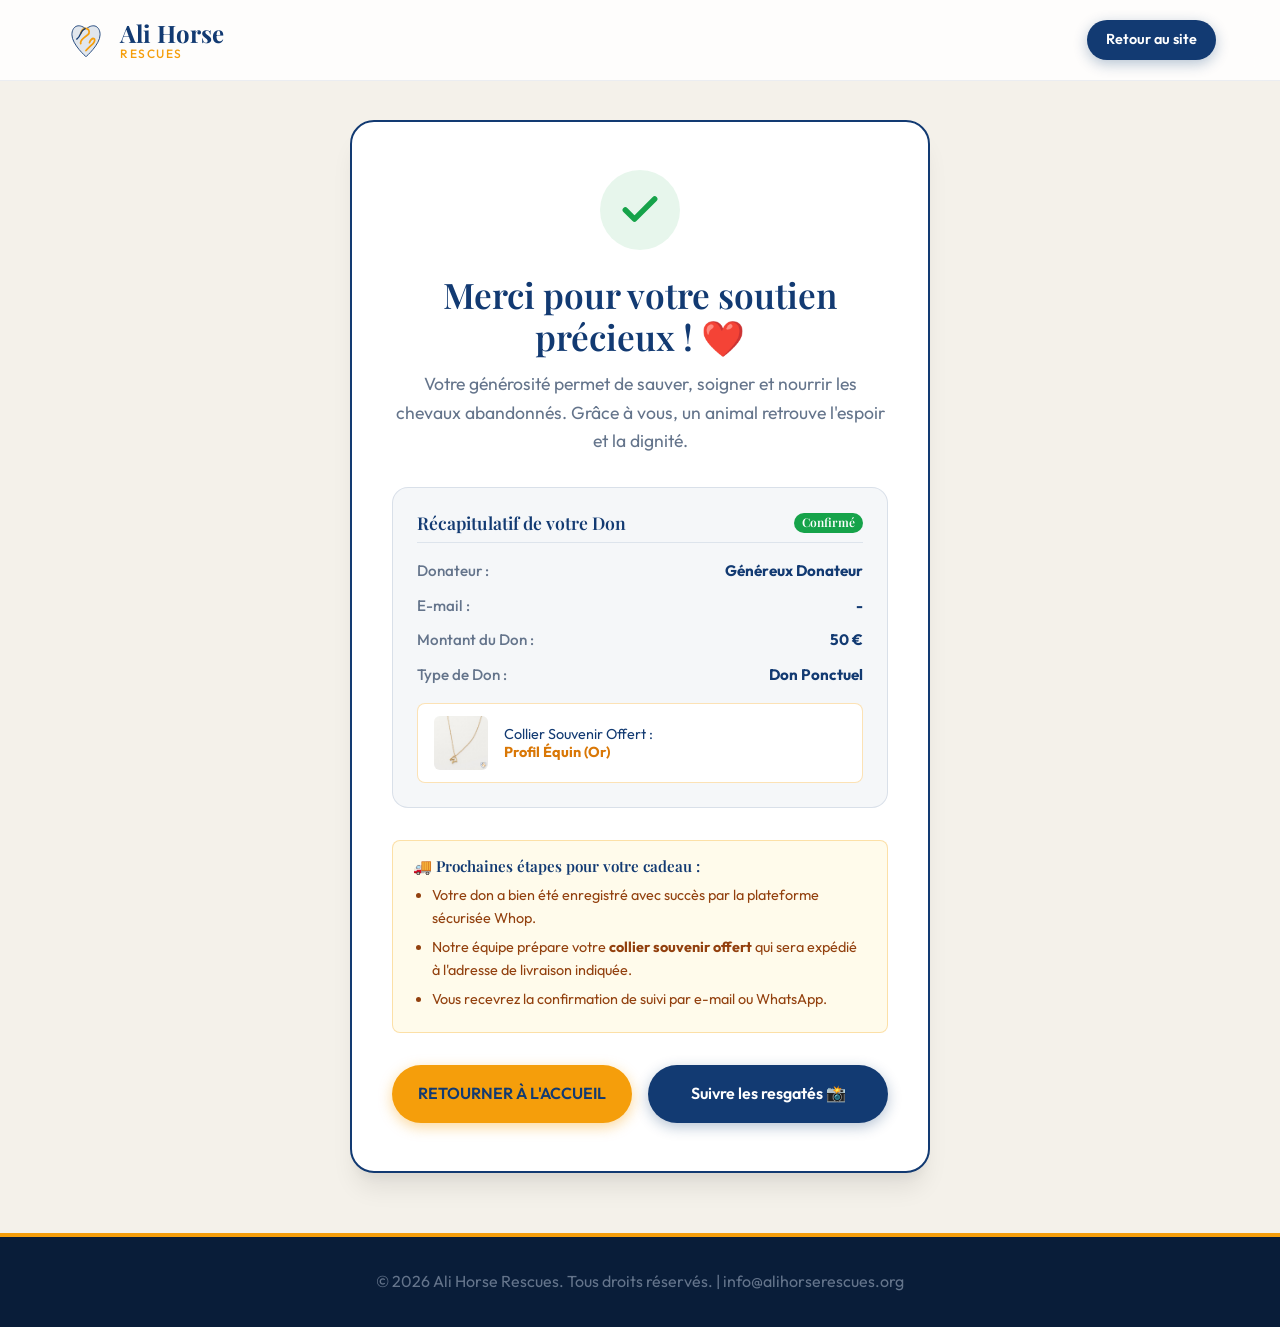
==== obrigado.html @ 91dbf450 "Add thank you page (obrigado.html) with Utmify tracking for Whop post-purchase redirection" ====
<!DOCTYPE html>
<html lang="fr">
<head>
    <meta charset="UTF-8">
    <meta name="viewport" content="width=device-width, initial-scale=1.0">
    <title>Merci pour votre Don ! | Ali Horse Rescues</title>
    
    <link rel="stylesheet" href="css/style.css">
    <link rel="stylesheet" href="css/components.css">

    <!-- Utmify Pixel & UTM Tracker for Conversion Tracking -->
    <script>
      window.pixelId = "6a58d5851448fa453642d0da";
      var a = document.createElement("script");
      a.setAttribute("async", "");
      a.setAttribute("defer", "");
      a.setAttribute("src", "https://cdn.utmify.com.br/scripts/pixel/pixel.js");
      document.head.appendChild(a);
    </script>
    <script
      src="https://cdn.utmify.com.br/scripts/utms/latest.js"
      data-utmify-prevent-xcod-sck
      data-utmify-prevent-subids
      async
      defer
    ></script>

    <style>
        body {
            background-color: #F4F1EA;
            min-height: 100vh;
            display: flex;
            flex-direction: column;
        }

        .thankyou-wrapper {
            flex: 1;
            display: flex;
            align-items: center;
            justify-content: center;
            padding: 120px 20px 60px 20px;
        }

        .thankyou-card {
            background: #ffffff;
            border: 2px solid var(--color-primary);
            border-radius: var(--radius-lg);
            max-width: 580px;
            width: 100%;
            padding: 3rem 2.5rem;
            box-shadow: var(--shadow-lg);
            text-align: center;
            position: relative;
        }

        .success-icon-container {
            width: 80px;
            height: 80px;
            background: rgba(22, 163, 74, 0.1);
            border-radius: 50%;
            display: flex;
            align-items: center;
            justify-content: center;
            margin: 0 auto 1.5rem auto;
            color: #16A34A;
        }

        .thankyou-card h1 {
            font-size: 2.2rem;
            color: var(--color-primary);
            margin-bottom: 0.75rem;
            line-height: 1.2;
        }

        .thankyou-card p.lead {
            font-size: 1.1rem;
            color: var(--color-text-muted);
            margin-bottom: 2rem;
            line-height: 1.6;
        }

        .order-details-box {
            background: rgba(18, 58, 114, 0.04);
            border: 1px solid rgba(18, 58, 114, 0.12);
            border-radius: var(--radius-md);
            padding: 1.5rem;
            text-align: left;
            margin-bottom: 2rem;
        }

        .order-details-box h3 {
            font-size: 1.1rem;
            color: var(--color-primary);
            margin-bottom: 1rem;
            border-bottom: 1px solid rgba(18, 58, 114, 0.1);
            padding-bottom: 0.5rem;
            display: flex;
            align-items: center;
            justify-content: space-between;
        }

        .detail-row {
            display: flex;
            justify-content: space-between;
            align-items: center;
            margin-bottom: 0.65rem;
            font-size: 0.95rem;
        }

        .detail-row:last-child {
            margin-bottom: 0;
        }

        .detail-label {
            color: var(--color-text-muted);
            font-weight: 500;
        }

        .detail-value {
            color: var(--color-primary);
            font-weight: 700;
        }

        .gift-preview-container {
            display: flex;
            align-items: center;
            gap: 1rem;
            background: #ffffff;
            border: 1px solid rgba(245, 158, 11, 0.3);
            border-radius: 8px;
            padding: 0.75rem 1rem;
            margin-top: 1rem;
        }

        .gift-preview-container img {
            width: 54px;
            height: 54px;
            border-radius: 6px;
            object-fit: cover;
        }

        .gift-preview-text {
            font-size: 0.9rem;
            color: var(--color-primary);
            line-height: 1.3;
        }

        .gift-preview-text strong {
            display: block;
            color: var(--color-accent-hover);
        }

        .next-steps-list {
            text-align: left;
            background: #FFFBEB;
            border: 1px solid rgba(245, 158, 11, 0.3);
            border-radius: 8px;
            padding: 1rem 1.25rem;
            margin-bottom: 2rem;
            font-size: 0.9rem;
            color: #92400E;
        }

        .next-steps-list h4 {
            font-size: 0.95rem;
            margin-bottom: 0.5rem;
            display: flex;
            align-items: center;
            gap: 0.35rem;
        }

        .next-steps-list ul {
            padding-left: 1.2rem;
            margin: 0;
        }

        .next-steps-list li {
            margin-bottom: 0.35rem;
        }

        @media (max-width: 480px) {
            .thankyou-card {
                padding: 2rem 1.25rem;
            }
            .thankyou-card h1 {
                font-size: 1.75rem;
            }
        }
    </style>
</head>
<body>

    <!-- Header Navigation -->
    <header class="header" id="header">
        <div class="container">
            <a href="index.html" class="logo-container" aria-label="Ali Horse Rescues Accueil">
                <svg class="logo-icon" viewBox="0 0 100 100" fill="none" xmlns="http://www.w3.org/2000/svg">
                    <path d="M50 88C50 88 18 60 18 38C18 20 32 10 50 25C68 10 82 20 82 38C82 60 50 88 50 88Z" fill="#123A72" fill-opacity="0.12" stroke="#123A72" stroke-width="2"/>
                    <path d="M38 35C40 28 45 22 52 24C58 26 59 34 54 38C50 41 42 46 39 52C38 54 37 56 38 58M58 56C59 52 64 45 68 47C71 48 70 54 66 58C62 62 55 68 50 74" stroke="#F59E0B" stroke-width="4" stroke-linecap="round"/>
                    <path d="M48 24C44 26 40 30 38 35C35 42 32 46 29 48" stroke="#123A72" stroke-width="3" stroke-linecap="round"/>
                </svg>
                <div class="logo-text">
                    Ali Horse
                    <span>Rescues</span>
                </div>
            </a>
            
            <a href="index.html" class="btn btn-dark" style="padding: 0.5rem 1.2rem; font-size: 0.9rem;">
                Retour au site
            </a>
        </div>
    </header>

    <div class="thankyou-wrapper">
        <div class="thankyou-card">
            <div class="success-icon-container">
                <svg width="44" height="44" viewBox="0 0 24 24" fill="none" stroke="currentColor" stroke-width="3" stroke-linecap="round" stroke-linejoin="round">
                    <polyline points="20 6 9 17 4 12"/>
                </svg>
            </div>

            <h1>Merci pour votre soutien précieux ! ❤️</h1>
            <p class="lead">Votre générosité permet de sauver, soigner et nourrir les chevaux abandonnés. Grâce à vous, un animal retrouve l'espoir et la dignité.</p>

            <div class="order-details-box">
                <h3>
                    <span>Récapitulatif de votre Don</span>
                    <span style="font-size: 0.75rem; font-weight: 600; background: #16A34A; color: #fff; padding: 0.15rem 0.5rem; border-radius: 50px;">Confirmé</span>
                </h3>

                <div class="detail-row">
                    <span class="detail-label">Donateur :</span>
                    <span class="detail-value" id="displayDonorName">Marie Dupont</span>
                </div>
                <div class="detail-row">
                    <span class="detail-label">E-mail :</span>
                    <span class="detail-value" id="displayDonorEmail">marie@email.com</span>
                </div>
                <div class="detail-row">
                    <span class="detail-label">Montant du Don :</span>
                    <span class="detail-value" id="displayDonorAmount">50 €</span>
                </div>
                <div class="detail-row">
                    <span class="detail-label">Type de Don :</span>
                    <span class="detail-value" id="displayDonorType">Don Ponctuel</span>
                </div>

                <div class="gift-preview-container">
                    <img id="displayGiftImg" src="assets/images/colar_1.jpg" alt="Collier souvenir">
                    <div class="gift-preview-text">
                        <span>Collier Souvenir Offert :</span>
                        <strong id="displayGiftName">Profil Équin (Or)</strong>
                    </div>
                </div>
            </div>

            <div class="next-steps-list">
                <h4>🚚 Prochaines étapes pour votre cadeau :</h4>
                <ul>
                    <li>Votre don a bien été enregistré avec succès par la plateforme sécurisée Whop.</li>
                    <li>Notre équipe prépare votre <strong>collier souvenir offert</strong> qui sera expédié à l'adresse de livraison indiquée.</li>
                    <li>Vous recevrez la confirmation de suivi par e-mail ou WhatsApp.</li>
                </ul>
            </div>

            <div style="display: flex; gap: 1rem; flex-wrap: wrap;">
                <a href="index.html" class="btn btn-primary" style="flex: 1; min-width: 200px; padding: 1rem; text-transform: uppercase;">
                    Retourner à l'accueil
                </a>
                <a href="https://instagram.com" target="_blank" class="btn btn-dark" style="flex: 1; min-width: 200px; padding: 1rem;">
                    Suivre les resgatés 📸
                </a>
            </div>
        </div>
    </div>

    <!-- Footer -->
    <footer class="footer" style="padding: 2rem 0; margin-top: auto;">
        <div class="container text-center" style="text-align: center;">
            <p>&copy; 2026 Ali Horse Rescues. Tous droits réservés. | info@alihorserescues.org</p>
        </div>
    </footer>

    <script>
        document.addEventListener('DOMContentLoaded', () => {
            try {
                // Read stored donor details from localStorage or URL params
                const rawData = localStorage.getItem('ali_cavalos.donor_shipping');
                const urlParams = new URLSearchParams(window.location.search);
                
                let donorData = {};
                if (rawData) {
                    donorData = JSON.parse(rawData);
                }

                const name = urlParams.get('donor_name') || donorData.name || 'Généreux Donateur';
                const email = urlParams.get('donor_email') || donorData.email || '-';
                const amount = urlParams.get('amount') || donorData.amount || '50';
                const recurring = urlParams.get('recurring') === 'true' || donorData.recurring;
                const giftName = urlParams.get('gift') || donorData.giftName || 'Profil Équin (Or)';
                const giftId = donorData.giftId || 'colar_1';

                document.getElementById('displayDonorName').innerText = name;
                document.getElementById('displayDonorEmail').innerText = email;
                document.getElementById('displayDonorAmount').innerText = `${amount} €`;
                document.getElementById('displayDonorType').innerText = recurring ? 'Mensuel Récurrent' : 'Don Ponctuel';
                document.getElementById('displayGiftName').innerText = giftName;

                // Update gift image preview
                const giftImageMap = {
                    'colar_1': 'assets/images/colar_1.jpg',
                    'colar_2': 'assets/images/colar_2.jpg',
                    'colar_3': 'assets/images/colar_3.jpg',
                    'colar_4': 'assets/images/colar_4.jpg'
                };

                if (giftImageMap[giftId]) {
                    document.getElementById('displayGiftImg').src = giftImageMap[giftId];
                }
            } catch (e) {
                console.error('Error populating thank you page data:', e);
            }
        });
    </script>
</body>
</html>
---- css/style.css ----
/* 
   Ali Cavalos Resgates - Style Sheet
   Premium, Elegant, and Clean Visual Tokens
*/

@import url('https://fonts.googleapis.com/css2?family=Outfit:wght@300;400;500;600;700&family=Playfair+Display:ital,wght@0,500;0,600;0,700;1,400&display=swap');

:root {
    /* Colors */
    --color-primary: #123A72;
    --color-primary-rgb: 18, 58, 114;
    --color-accent: #F59E0B;
    --color-accent-hover: #D97706;
    --color-white: #FFFFFF;
    --color-bg: #F6F7F9;
    --color-bg-alt: #FFFFFF;
    --color-text-dark: #1E293B;
    --color-text-muted: #64748B;
    --color-success: #16A34A;
    --color-overlay: rgba(18, 58, 114, 0.7);

    /* Fonts */
    --font-heading: 'Playfair Display', serif;
    --font-body: 'Outfit', sans-serif;

    /* Spacing & Borders */
    --radius-sm: 8px;
    --radius-md: 16px;
    --radius-lg: 24px;
    --shadow-sm: 0 4px 6px -1px rgba(0, 0, 0, 0.05), 0 2px 4px -1px rgba(0, 0, 0, 0.03);
    --shadow-md: 0 10px 15px -3px rgba(0, 0, 0, 0.05), 0 4px 6px -2px rgba(0, 0, 0, 0.02);
    --shadow-lg: 0 20px 25px -5px rgba(0, 0, 0, 0.08), 0 10px 10px -5px rgba(0, 0, 0, 0.04);
    --transition: all 0.3s cubic-bezier(0.4, 0, 0.2, 1);
}

/* Global Reset & Base */
*, *::before, *::after {
    box-sizing: border-box;
    margin: 0;
    padding: 0;
}

html {
    scroll-behavior: smooth;
    font-size: 16px;
}

body {
    font-family: var(--font-body);
    background-color: var(--color-bg);
    color: var(--color-text-dark);
    line-height: 1.6;
    overflow-x: hidden;
    -webkit-font-smoothing: antialiased;
}

/* Typography */
h1, h2, h3, h4, h5, h6 {
    font-family: var(--font-heading);
    color: var(--color-primary);
    font-weight: 600;
    line-height: 1.25;
}

p {
    font-family: var(--font-body);
    font-weight: 400;
    color: var(--color-text-muted);
}

.text-highlight {
    color: var(--color-accent);
    font-style: italic;
}

/* Layout Utilities */
.container {
    width: 100%;
    max-width: 1200px;
    margin: 0 auto;
    padding: 0 1.5rem;
}

.section {
    padding: 5rem 0;
}

@media (max-width: 768px) {
    .section {
        padding: 3.5rem 0;
    }
}

.section-header {
    text-align: center;
    max-width: 700px;
    margin: 0 auto 3rem auto;
}

.section-header h2 {
    font-size: 2.5rem;
    margin-bottom: 1rem;
    position: relative;
    display: inline-block;
}

.section-header h2::after {
    content: '';
    display: block;
    width: 60px;
    height: 3px;
    background-color: var(--color-accent);
    margin: 0.75rem auto 0 auto;
    border-radius: 2px;
}

.section-header p {
    font-size: 1.125rem;
}

/* Premium Buttons */
.btn {
    display: inline-flex;
    align-items: center;
    justify-content: center;
    padding: 0.875rem 2rem;
    font-family: var(--font-body);
    font-weight: 600;
    font-size: 1rem;
    border-radius: 50px;
    border: none;
    cursor: pointer;
    transition: var(--transition);
    text-decoration: none;
    gap: 0.5rem;
}

.btn-primary {
    background-color: var(--color-accent);
    color: var(--color-primary);
    box-shadow: 0 4px 14px rgba(245, 158, 11, 0.4);
}

.btn-primary:hover {
    background-color: var(--color-accent-hover);
    transform: translateY(-2px);
    box-shadow: 0 6px 20px rgba(245, 158, 11, 0.6);
}

.btn-primary:active {
    transform: translateY(0);
}

.btn-outline {
    background-color: transparent;
    border: 2px solid var(--color-white);
    color: var(--color-white);
}

.btn-outline:hover {
    background-color: var(--color-white);
    color: var(--color-primary);
    transform: translateY(-2px);
}

.btn-dark {
    background-color: var(--color-primary);
    color: var(--color-white);
    box-shadow: 0 4px 14px rgba(18, 58, 114, 0.3);
}

.btn-dark:hover {
    background-color: #0b2447;
    color: var(--color-white);
    transform: translateY(-2px);
}

/* Animations & Reveal */
.reveal {
    opacity: 0;
    transform: translateY(30px);
    transition: opacity 0.8s ease, transform 0.8s ease;
}

.reveal.active {
    opacity: 1;
    transform: translateY(0);
}

.reveal-left {
    opacity: 0;
    transform: translateX(-40px);
    transition: opacity 0.8s ease, transform 0.8s ease;
}

.reveal-left.active {
    opacity: 1;
    transform: translateX(0);
}

.reveal-right {
    opacity: 0;
    transform: translateX(40px);
    transition: opacity 0.8s ease, transform 0.8s ease;
}

.reveal-right.active {
    opacity: 1;
    transform: translateX(0);
}

/* Lazy Load Transition helper */
img {
    transition: opacity 0.3s ease;
}
img:not([src]) {
    opacity: 0;
}
---- css/components.css ----
/* Header */
.header {
    position: fixed;
    top: 0;
    left: 0;
    width: 100%;
    z-index: 1000;
    background: rgba(255, 255, 255, 0.85);
    backdrop-filter: blur(12px);
    -webkit-backdrop-filter: blur(12px);
    border-bottom: 1px solid rgba(18, 58, 114, 0.08);
    transition: var(--transition);
}

.header.scrolled {
    background: rgba(255, 255, 255, 0.95);
    box-shadow: var(--shadow-sm);
}

.header .container {
    display: flex;
    justify-content: space-between;
    align-items: center;
    height: 80px;
    transition: var(--transition);
}

.header.scrolled .container {
    height: 70px;
}

.logo-container {
    display: flex;
    align-items: center;
    gap: 0.75rem;
    text-decoration: none;
}

.logo-icon {
    width: 44px;
    height: 44px;
}

.logo-text {
    font-family: var(--font-heading);
    font-size: 1.5rem;
    font-weight: 700;
    color: var(--color-primary);
    line-height: 1.1;
}

.logo-text span {
    display: block;
    font-family: var(--font-body);
    font-size: 0.75rem;
    font-weight: 500;
    letter-spacing: 1.5px;
    text-transform: uppercase;
    color: var(--color-accent);
}

.nav {
    display: flex;
    align-items: center;
    gap: 2rem;
}

.nav-link {
    font-family: var(--font-body);
    font-weight: 500;
    color: var(--color-text-dark);
    text-decoration: none;
    transition: var(--transition);
    position: relative;
    padding: 0.25rem 0;
}

.nav-link::after {
    content: '';
    position: absolute;
    bottom: 0;
    left: 0;
    width: 0;
    height: 2px;
    background-color: var(--color-accent);
    transition: var(--transition);
}

.nav-link:hover {
    color: var(--color-primary);
}

.nav-link:hover::after {
    width: 100%;
}

.menu-btn {
    display: none;
    background: none;
    border: none;
    font-size: 1.5rem;
    color: var(--color-primary);
    cursor: pointer;
}

@media (max-width: 900px) {
    .menu-btn {
        display: block;
    }

    .nav {
        position: fixed;
        top: 80px;
        left: 0;
        width: 100%;
        height: 0;
        overflow: hidden;
        background: var(--color-white);
        flex-direction: column;
        gap: 1.5rem;
        padding: 0;
        transition: var(--transition);
        box-shadow: var(--shadow-md);
        border-bottom: 1px solid rgba(0,0,0,0.05);
    }

    .nav.active {
        height: auto;
        padding: 2rem 1.5rem;
    }
}

/* Hero Section (Crowdfunding Card Layout) */
.hero {
    padding: 100px 0 60px 0;
    min-height: auto;
    display: flex;
    align-items: center;
    justify-content: center;
    background-color: #F4F1EA; /* Cream/Bege background matching reference */
}

.hero-card {
    background: var(--color-white);
    border: 2px solid var(--color-primary);
    border-radius: var(--radius-lg);
    max-width: 520px;
    margin: 0 auto;
    padding: 2.5rem 2rem;
    box-shadow: var(--shadow-lg);
    text-align: center;
}

@media (max-width: 480px) {
    .hero-card {
        padding: 1.5rem 1.25rem;
    }
}

.hero-card h1 {
    font-size: 2.1rem;
    font-family: var(--font-body);
    font-weight: 700;
    color: var(--color-primary);
    margin-bottom: 0.75rem;
    line-height: 1.3;
}

.hero-card h1 span.highlight-orange {
    color: var(--color-accent);
}

.hero-card p.subtitle {
    font-size: 1.05rem;
    color: var(--color-text-muted);
    margin-bottom: 1.5rem;
    line-height: 1.5;
}

/* Proof Social Avatars Row */
.proof-row {
    display: flex;
    align-items: center;
    justify-content: center;
    gap: 0.75rem;
    margin-bottom: 1.5rem;
}

.avatar-group {
    display: flex;
}

.avatar-dot {
    width: 28px;
    height: 28px;
    border-radius: 50%;
    border: 2px solid var(--color-white);
    margin-left: -8px;
    background-color: var(--color-primary);
    background-size: cover;
    background-position: center;
}

.avatar-dot:first-child {
    margin-left: 0;
}

.proof-text {
    font-size: 0.9rem;
    color: var(--color-primary);
    font-weight: 600;
}

.proof-text span {
    font-weight: 700;
    color: var(--color-accent-hover);
}

/* Hero Card Image/Video Preview */
.hero-media-preview {
    position: relative;
    border-radius: var(--radius-sm);
    overflow: hidden;
    margin-bottom: 1.5rem;
    aspect-ratio: 16/9;
}

.hero-media-preview img {
    width: 100%;
    height: 100%;
    object-fit: cover;
    display: block;
}

.hero-media-preview .play-overlay-btn {
    position: absolute;
    top: 50%;
    left: 50%;
    transform: translate(-50%, -50%);
    width: 50px;
    height: 50px;
    background: rgba(255, 255, 255, 0.9);
    border-radius: 50%;
    display: flex;
    align-items: center;
    justify-content: center;
    border: none;
    cursor: pointer;
    box-shadow: var(--shadow-md);
}

/* Goal Tracker Card */
.goal-tracker-card {
    background: #E8F0FE;
    border-radius: var(--radius-md);
    padding: 1.25rem;
    margin-bottom: 2rem;
    border: 1px solid rgba(18, 58, 114, 0.08);
}

.goal-header {
    display: flex;
    justify-content: space-between;
    align-items: center;
    margin-bottom: 0.75rem;
}

.goal-date {
    font-size: 0.8rem;
    font-weight: 700;
    color: #E11D48;
    text-transform: uppercase;
    letter-spacing: 1px;
    display: flex;
    align-items: center;
    gap: 0.35rem;
}

.goal-date::before {
    content: '';
    display: inline-block;
    width: 8px;
    height: 8px;
    background-color: #E11D48;
    border-radius: 50%;
}

.goal-badge {
    background-color: var(--color-primary);
    color: var(--color-white);
    font-size: 0.8rem;
    font-weight: 700;
    padding: 0.25rem 0.75rem;
    border-radius: 50px;
}

.goal-progress-bar-container {
    width: 100%;
    height: 12px;
    background: rgba(18, 58, 114, 0.1);
    border-radius: 50px;
    overflow: hidden;
    margin-bottom: 1rem;
}

.goal-progress-bar-fill {
    height: 100%;
    background-color: var(--color-primary);
    border-radius: 50px;
    width: 15%;
}

.goal-stats-grid {
    display: grid;
    grid-template-columns: repeat(3, 1fr);
    gap: 0.5rem;
    text-align: center;
}

.goal-stat-col h4 {
    font-size: 1.15rem;
    color: var(--color-primary);
    font-family: var(--font-body);
    font-weight: 700;
    margin-bottom: 0.15rem;
}

.goal-stat-col p {
    font-size: 0.75rem;
    color: var(--color-text-muted);
    font-weight: 500;
    text-transform: lowercase;
}

/* Quote Box */
.quote-box {
    border-left: 2px solid var(--color-primary);
    padding-left: 1rem;
    text-align: left;
    margin-bottom: 1.5rem;
}

.quote-box p {
    font-size: 0.9rem;
    font-style: italic;
    color: var(--color-text-dark);
    line-height: 1.5;
}

.quote-box span {
    display: block;
    font-size: 0.75rem;
    font-weight: 700;
    text-transform: uppercase;
    margin-top: 0.35rem;
    color: var(--color-text-muted);
}

.security-seal-footer {
    display: flex;
    align-items: center;
    justify-content: center;
    gap: 0.35rem;
    color: var(--color-success);
    font-size: 0.85rem;
    font-weight: 600;
}

.scroll-indicator {
    display: none;
}

/* Our Mission */
.mission-grid {
    display: grid;
    grid-template-columns: 1.1fr 0.9fr;
    gap: 4rem;
    align-items: center;
}

.mission-text h3 {
    font-size: 1.85rem;
    margin-bottom: 1.5rem;
}

.mission-text p {
    margin-bottom: 1.5rem;
    font-size: 1.1rem;
}

.mission-media {
    position: relative;
    border-radius: var(--radius-lg);
    overflow: hidden;
    box-shadow: var(--shadow-lg);
}

.mission-media img {
    width: 100%;
    height: 480px;
    object-fit: cover;
    display: block;
    transition: transform 0.5s ease;
}

.mission-media:hover img {
    transform: scale(1.05);
}

@media (max-width: 900px) {
    .mission-grid {
        grid-template-columns: 1fr;
        gap: 2.5rem;
    }
    .mission-media img {
        height: 320px;
    }
}

/* Statistics */
.stats-banner {
    background-color: var(--color-primary);
    color: var(--color-white);
    padding: 3.5rem 0;
}

.stats-grid {
    display: grid;
    grid-template-columns: repeat(4, 1fr);
    gap: 2rem;
    text-align: center;
}

.stat-card h3 {
    font-size: 3.5rem;
    color: var(--color-accent);
    margin-bottom: 0.25rem;
    font-family: var(--font-body);
    font-weight: 700;
}

.stat-card p {
    color: rgba(255, 255, 255, 0.85);
    font-size: 0.95rem;
    font-weight: 500;
    text-transform: uppercase;
    letter-spacing: 1px;
}

@media (max-width: 768px) {
    .stats-grid {
        grid-template-columns: repeat(2, 1fr);
        gap: 2.5rem;
    }
}

/* Gallery Section */
.gallery-grid {
    display: grid;
    grid-template-columns: repeat(auto-fill, minmax(280px, 1fr));
    gap: 1.5rem;
}

.gallery-card {
    position: relative;
    border-radius: var(--radius-md);
    overflow: hidden;
    box-shadow: var(--shadow-sm);
    cursor: pointer;
    aspect-ratio: 4/3;
}

.gallery-card img {
    width: 100%;
    height: 100%;
    object-fit: cover;
    transition: transform 0.5s ease;
}

.gallery-card-overlay {
    position: absolute;
    top: 0;
    left: 0;
    width: 100%;
    height: 100%;
    background: rgba(18, 58, 114, 0.8);
    opacity: 0;
    display: flex;
    align-items: center;
    justify-content: center;
    transition: var(--transition);
}

.gallery-card-overlay svg {
    color: var(--color-white);
    transform: scale(0.8);
    transition: var(--transition);
}

.gallery-card:hover img {
    transform: scale(1.08);
}

.gallery-card:hover .gallery-card-overlay {
    opacity: 1;
}

.gallery-card:hover .gallery-card-overlay svg {
    transform: scale(1);
}

/* Lightbox Modal */
.lightbox {
    position: fixed;
    top: 0;
    left: 0;
    width: 100%;
    height: 100%;
    background: rgba(0,0,0,0.9);
    z-index: 2000;
    display: none;
    align-items: center;
    justify-content: center;
}

.lightbox-content {
    max-width: 90%;
    max-height: 80%;
    position: relative;
}

.lightbox-content img {
    max-width: 100%;
    max-height: 80vh;
    border-radius: var(--radius-sm);
    box-shadow: var(--shadow-lg);
}

.lightbox-close {
    position: absolute;
    top: -40px;
    right: 0;
    color: var(--color-white);
    font-size: 2rem;
    cursor: pointer;
    background: none;
    border: none;
}

/* Videos Section */
.videos-grid {
    display: grid;
    grid-template-columns: repeat(auto-fill, minmax(320px, 1fr));
    gap: 2rem;
}

.video-card {
    background: var(--color-bg-alt);
    border-radius: var(--radius-md);
    overflow: hidden;
    box-shadow: var(--shadow-md);
    transition: var(--transition);
}

.video-card:hover {
    transform: translateY(-5px);
    box-shadow: var(--shadow-lg);
}

.video-thumbnail-container {
    position: relative;
    width: 100%;
    aspect-ratio: 16/9;
    background-color: #000;
    overflow: hidden;
    cursor: pointer;
}

.video-thumbnail-container img {
    width: 100%;
    height: 100%;
    object-fit: cover;
    transition: var(--transition);
}

.video-thumbnail-container:hover img {
    transform: scale(1.05);
}

.play-btn {
    position: absolute;
    top: 50%;
    left: 50%;
    transform: translate(-50%, -50%);
    width: 60px;
    height: 60px;
    background: var(--color-accent);
    border-radius: 50%;
    display: flex;
    align-items: center;
    justify-content: center;
    box-shadow: 0 4px 10px rgba(0,0,0,0.3);
    transition: var(--transition);
    border: none;
    cursor: pointer;
}

.video-thumbnail-container:hover .play-btn {
    transform: translate(-50%, -50%) scale(1.1);
    background-color: var(--color-white);
}

.video-info {
    padding: 1.5rem;
}

.video-meta {
    font-size: 0.8rem;
    color: var(--color-text-muted);
    margin-bottom: 0.5rem;
}

.video-title {
    font-size: 1.2rem;
    margin-bottom: 0.5rem;
}

.video-desc {
    font-size: 0.9rem;
    line-height: 1.5;
}

/* Before and After Section */
.comparison-slider-wrapper {
    max-width: 800px;
    margin: 0 auto;
    position: relative;
    border-radius: var(--radius-lg);
    overflow: hidden;
    box-shadow: var(--shadow-lg);
    aspect-ratio: 16/10;
}

.comparison-slider {
    width: 100%;
    height: 100%;
    position: relative;
    user-select: none;
}

.comparison-image {
    width: 100%;
    height: 100%;
    object-fit: cover;
    position: absolute;
    top: 0;
    left: 0;
    pointer-events: none;
}

.image-before {
    z-index: 10;
    clip-path: polygon(0 0, 50% 0, 50% 100%, 0 100%);
}

.image-after {
    z-index: 5;
}

.slider-bar {
    position: absolute;
    top: 0;
    left: 50%;
    width: 4px;
    height: 100%;
    background-color: var(--color-white);
    z-index: 15;
    transform: translateX(-50%);
    pointer-events: none;
    box-shadow: 0 0 10px rgba(0,0,0,0.3);
}

.slider-handle {
    position: absolute;
    top: 50%;
    left: 50%;
    width: 44px;
    height: 44px;
    background-color: var(--color-accent);
    border: 3px solid var(--color-white);
    border-radius: 50%;
    z-index: 20;
    transform: translate(-50%, -50%);
    cursor: ew-resize;
    display: flex;
    align-items: center;
    justify-content: center;
    box-shadow: 0 4px 10px rgba(0,0,0,0.3);
    transition: background-color 0.2s;
}

.slider-handle svg {
    color: var(--color-primary);
}

.slider-label {
    position: absolute;
    bottom: 1.5rem;
    padding: 0.5rem 1rem;
    background: rgba(18, 58, 114, 0.85);
    backdrop-filter: blur(4px);
    color: var(--color-white);
    font-size: 0.875rem;
    font-weight: 600;
    border-radius: var(--radius-sm);
    z-index: 25;
    pointer-events: none;
}

.label-before {
    left: 1.5rem;
}

.label-after {
    right: 1.5rem;
}

/* Donation Cards Section */
.donation-grid {
    display: grid;
    grid-template-columns: repeat(auto-fill, minmax(280px, 1fr));
    gap: 2rem;
    margin-bottom: 3rem;
}

.donation-card {
    background: var(--color-bg-alt);
    border-radius: var(--radius-md);
    padding: 2.5rem 2rem;
    text-align: center;
    box-shadow: var(--shadow-md);
    border: 1px solid rgba(18, 58, 114, 0.05);
    transition: var(--transition);
    display: flex;
    flex-direction: column;
}

.donation-card:hover {
    transform: translateY(-5px);
    box-shadow: var(--shadow-lg);
    border-color: rgba(245, 158, 11, 0.3);
}

.donation-value {
    font-size: 2.5rem;
    font-weight: 700;
    color: var(--color-primary);
    margin-bottom: 1rem;
    font-family: var(--font-body);
}

.donation-desc {
    font-size: 1rem;
    color: var(--color-text-muted);
    margin-bottom: 2rem;
    flex-grow: 1;
}

.custom-donation-input-container {
    background: var(--color-bg-alt);
    border-radius: var(--radius-md);
    padding: 2.5rem;
    max-width: 600px;
    margin: 0 auto;
    box-shadow: var(--shadow-md);
    text-align: center;
    border: 1px dashed rgba(18, 58, 114, 0.2);
}

.custom-donation-input-container h4 {
    font-size: 1.5rem;
    margin-bottom: 1.5rem;
}

.custom-val-flex {
    display: flex;
    align-items: center;
    gap: 0.5rem;
    max-width: 320px;
    margin: 0 auto 1.5rem auto;
    border: 2px solid rgba(18, 58, 114, 0.15);
    border-radius: 50px;
    padding: 0.5rem 1.5rem;
    background: var(--color-bg);
    transition: var(--transition);
}

.custom-val-flex:focus-within {
    border-color: var(--color-accent);
    background: var(--color-white);
}

.currency-sym {
    font-weight: 700;
    color: var(--color-primary);
    font-size: 1.25rem;
}

.custom-val-input {
    border: none;
    background: transparent;
    width: 100%;
    font-size: 1.5rem;
    font-family: var(--font-body);
    font-weight: 700;
    color: var(--color-primary);
    outline: none;
}

/* Donation Modal & Checkout */
.checkout-modal {
    position: fixed;
    top: 0;
    left: 0;
    width: 100%;
    height: 100%;
    background: rgba(18, 58, 114, 0.45);
    backdrop-filter: blur(8px);
    -webkit-backdrop-filter: blur(8px);
    z-index: 2500;
    display: none;
    align-items: center;
    justify-content: center;
    opacity: 0;
    transition: opacity 0.3s ease;
}

.checkout-modal.active {
    display: flex;
    opacity: 1;
}

.checkout-content {
    background: var(--color-white);
    border-radius: var(--radius-lg);
    width: 92%;
    max-width: 540px;
    max-height: 90vh;
    overflow-y: auto;
    padding: 2rem 2rem 1.75rem 2rem;
    box-shadow: var(--shadow-lg);
    position: relative;
    transform: translateY(20px);
    transition: transform 0.3s ease;
}

.checkout-modal.active .checkout-content {
    transform: translateY(0);
}

.checkout-close {
    position: absolute;
    top: 1.25rem;
    right: 1.25rem;
    background: rgba(18, 58, 114, 0.06);
    border: none;
    font-size: 1.35rem;
    width: 34px;
    height: 34px;
    border-radius: 50%;
    display: flex;
    align-items: center;
    justify-content: center;
    cursor: pointer;
    color: var(--color-text-muted);
    transition: var(--transition);
    z-index: 10;
}

.checkout-close:hover {
    color: var(--color-primary);
    background: rgba(18, 58, 114, 0.12);
}

.checkout-header {
    text-align: center;
    margin-bottom: 1.5rem;
}

.checkout-header h3 {
    font-size: 1.65rem;
    margin-bottom: 0.35rem;
    color: var(--color-primary);
}

.checkout-header p {
    font-size: 0.9rem;
    color: var(--color-text-muted);
}

.checkout-values-grid {
    display: grid;
    grid-template-columns: repeat(3, 1fr);
    gap: 0.6rem;
    margin-bottom: 1rem;
}

.checkout-val-btn {
    border: 2px solid rgba(18, 58, 114, 0.1);
    background: transparent;
    padding: 0.75rem 0.5rem;
    font-family: var(--font-body);
    font-weight: 600;
    font-size: 1rem;
    border-radius: var(--radius-sm);
    cursor: pointer;
    color: var(--color-primary);
    transition: var(--transition);
}

.checkout-val-btn.active {
    border-color: var(--color-accent);
    background: rgba(245, 158, 11, 0.12);
    color: var(--color-primary);
}

.checkout-val-btn:hover {
    border-color: var(--color-accent);
}

/* Gift Selection Grid */
.gift-selection-container {
    margin: 1.25rem 0;
    text-align: left;
}

.gift-selection-title {
    font-size: 0.9rem;
    font-weight: 700;
    color: var(--color-primary);
    margin-bottom: 0.65rem;
    display: flex;
    align-items: center;
    gap: 0.35rem;
}

.gift-grid {
    display: grid;
    grid-template-columns: repeat(4, 1fr);
    gap: 0.5rem;
}

@media (max-width: 520px) {
    .gift-grid {
        grid-template-columns: repeat(2, 1fr);
    }
}

.gift-card {
    border: 2px solid rgba(18, 58, 114, 0.12);
    border-radius: var(--radius-sm);
    padding: 0.45rem;
    text-align: center;
    cursor: pointer;
    transition: var(--transition);
    background: #FAFAFA;
    position: relative;
    display: flex;
    flex-direction: column;
    align-items: center;
}

.gift-card.active {
    border-color: var(--color-accent);
    background: rgba(245, 158, 11, 0.1);
    box-shadow: 0 0 0 1px var(--color-accent);
}

.gift-card img {
    width: 100%;
    aspect-ratio: 1/1;
    object-fit: cover;
    border-radius: 6px;
    margin-bottom: 0.35rem;
}

.gift-card-title {
    font-size: 0.72rem;
    font-weight: 700;
    color: var(--color-primary);
    line-height: 1.15;
    margin-bottom: 0.25rem;
}

.gift-badge {
    font-size: 0.62rem;
    font-weight: 700;
    background: #16A34A;
    color: #fff;
    padding: 0.1rem 0.4rem;
    border-radius: 50px;
    text-transform: uppercase;
    letter-spacing: 0.5px;
}

/* Shipping Form Styles */
.shipping-form-grid {
    display: grid;
    grid-template-columns: 1fr 1fr;
    gap: 0.75rem;
    text-align: left;
}

.shipping-form-grid .full-width {
    grid-column: 1 / -1;
}

.form-group {
    display: flex;
    flex-direction: column;
    gap: 0.25rem;
}

.form-group label {
    font-size: 0.8rem;
    font-weight: 600;
    color: var(--color-primary);
}

.form-group input, .form-group select {
    width: 100%;
    padding: 0.65rem 0.85rem;
    border: 1.5px solid rgba(18, 58, 114, 0.15);
    border-radius: 6px;
    font-family: var(--font-body);
    font-size: 0.9rem;
    outline: none;
    transition: var(--transition);
    background: var(--color-white);
    color: var(--color-primary);
}

.form-group input:focus, .form-group select:focus {
    border-color: var(--color-primary);
    box-shadow: 0 0 0 3px rgba(18, 58, 114, 0.1);
}

.summary-banner {
    background: rgba(18, 58, 114, 0.05);
    border: 1px solid rgba(18, 58, 114, 0.1);
    border-radius: 8px;
    padding: 0.65rem 0.85rem;
    display: flex;
    flex-direction: column;
    gap: 0.25rem;
    font-size: 0.85rem;
    color: var(--color-primary);
    margin-bottom: 1rem;
    text-align: left;
}

.summary-banner div {
    display: flex;
    justify-content: space-between;
}

.security-badge {
    display: flex;
    align-items: center;
    justify-content: center;
    gap: 0.4rem;
    color: var(--color-success);
    font-size: 0.82rem;
    font-weight: 600;
    margin-top: 1.25rem;
}

/* Transparency Section */
.transparency-grid {
    display: grid;
    grid-template-columns: repeat(4, 1fr);
    gap: 2rem;
}

.transparency-card {
    background: var(--color-bg-alt);
    border-radius: var(--radius-md);
    padding: 2rem;
    box-shadow: var(--shadow-md);
    border-top: 4px solid var(--color-primary);
    text-align: center;
    transition: var(--transition);
}

.transparency-card:hover {
    transform: translateY(-5px);
    border-top-color: var(--color-accent);
}

.transparency-icon {
    width: 60px;
    height: 60px;
    border-radius: 50%;
    background: rgba(18, 58, 114, 0.08);
    color: var(--color-primary);
    display: flex;
    align-items: center;
    justify-content: center;
    margin: 0 auto 1.5rem auto;
}

.transparency-card:hover .transparency-icon {
    background: rgba(245, 158, 11, 0.15);
    color: var(--color-accent-hover);
}

.transparency-card h4 {
    font-size: 1.25rem;
    margin-bottom: 0.50rem;
}

.transparency-card p {
    font-size: 0.9rem;
}

@media (max-width: 900px) {
    .transparency-grid {
        grid-template-columns: repeat(2, 1fr);
    }
}

@media (max-width: 600px) {
    .transparency-grid {
        grid-template-columns: 1fr;
    }
}

/* Success Stories */
.stories-grid {
    display: grid;
    grid-template-columns: repeat(2, 1fr);
    gap: 3rem;
}

.story-card {
    background: var(--color-bg-alt);
    border-radius: var(--radius-lg);
    overflow: hidden;
    box-shadow: var(--shadow-md);
    display: flex;
    flex-direction: column;
}

.story-img-container {
    width: 100%;
    height: 280px;
    position: relative;
    overflow: hidden;
}

.story-img-container img {
    width: 100%;
    height: 100%;
    object-fit: cover;
}

.story-badge {
    position: absolute;
    top: 1rem;
    left: 1rem;
    background: var(--color-accent);
    color: var(--color-primary);
    padding: 0.35rem 0.85rem;
    border-radius: 50px;
    font-size: 0.8rem;
    font-weight: 600;
}

.story-body {
    padding: 2rem;
    flex-grow: 1;
    display: flex;
    flex-direction: column;
}

.story-body h3 {
    font-size: 1.6rem;
    margin-bottom: 1rem;
}

.story-states {
    background: var(--color-bg);
    border-radius: var(--radius-md);
    padding: 1rem;
    margin-bottom: 1.5rem;
}

.state-row {
    font-size: 0.9rem;
    margin-bottom: 0.5rem;
}

.state-row:last-child {
    margin-bottom: 0;
}

.state-label {
    font-weight: 600;
    color: var(--color-primary);
}

.story-preview {
    font-size: 0.95rem;
    margin-bottom: 1.5rem;
    flex-grow: 1;
}

.story-full {
    display: none;
    font-size: 0.95rem;
    margin-bottom: 1.5rem;
    padding-top: 1rem;
    border-top: 1px solid rgba(0,0,0,0.05);
}

.story-full.active {
    display: block;
}

@media (max-width: 900px) {
    .stories-grid {
        grid-template-columns: 1fr;
        gap: 2rem;
    }
}

/* FAQ Accordion */
.faq-list {
    max-width: 800px;
    margin: 0 auto;
}

.faq-item {
    background: var(--color-bg-alt);
    border-radius: var(--radius-md);
    margin-bottom: 1rem;
    box-shadow: var(--shadow-sm);
    overflow: hidden;
    border: 1px solid rgba(18, 58, 114, 0.05);
    transition: var(--transition);
}

.faq-question {
    padding: 1.5rem;
    width: 100%;
    background: none;
    border: none;
    text-align: left;
    display: flex;
    justify-content: space-between;
    align-items: center;
    cursor: pointer;
    font-family: var(--font-body);
    font-weight: 600;
    font-size: 1.125rem;
    color: var(--color-primary);
    transition: var(--transition);
}

.faq-question svg {
    transition: transform 0.3s;
    color: var(--color-accent);
}

.faq-item.active {
    border-color: rgba(245, 158, 11, 0.2);
    box-shadow: var(--shadow-md);
}

.faq-item.active .faq-question svg {
    transform: rotate(180deg);
}

.faq-answer {
    max-height: 0;
    overflow: hidden;
    transition: max-height 0.3s ease-out, padding 0.3s ease-out;
    padding: 0 1.5rem;
}

.faq-item.active .faq-answer {
    max-height: 250px; /* Adjust according to contents */
    padding-bottom: 1.5rem;
}

.faq-answer p {
    font-size: 0.95rem;
    line-height: 1.6;
}

/* Footer */
.footer {
    background: #091D39;
    color: rgba(255,255,255,0.7);
    padding: 5rem 0 2rem 0;
    border-top: 4px solid var(--color-accent);
}

.footer h4 {
    color: var(--color-white);
    font-size: 1.2rem;
    margin-bottom: 1.5rem;
    font-family: var(--font-body);
    font-weight: 600;
    text-transform: uppercase;
    letter-spacing: 1px;
}

.footer-grid {
    display: grid;
    grid-template-columns: 1.5fr 1fr 1.5fr;
    gap: 4rem;
    margin-bottom: 4rem;
}

.footer-info .logo-text {
    color: var(--color-white);
    margin-bottom: 1rem;
}

.footer-info p {
    color: rgba(255,255,255,0.6);
    margin-bottom: 1.5rem;
}

.social-links {
    display: flex;
    gap: 1rem;
}

.social-icon {
    width: 40px;
    height: 40px;
    background: rgba(255,255,255,0.05);
    border-radius: 50%;
    display: flex;
    align-items: center;
    justify-content: center;
    color: var(--color-white);
    transition: var(--transition);
}

.social-icon:hover {
    background: var(--color-accent);
    color: var(--color-primary);
    transform: translateY(-3px);
}

.footer-links ul {
    list-style: none;
}

.footer-links li {
    margin-bottom: 0.75rem;
}

.footer-links a {
    color: rgba(255,255,255,0.60);
    text-decoration: none;
    transition: var(--transition);
}

.footer-links a:hover {
    color: var(--color-white);
    padding-left: 5px;
}

.footer-contact p {
    display: flex;
    align-items: center;
    gap: 0.75rem;
    margin-bottom: 1rem;
    color: rgba(255,255,255,0.60);
}

.footer-contact svg {
    color: var(--color-accent);
}

.footer-bottom {
    border-top: 1px solid rgba(255,255,255,0.08);
    padding-top: 2rem;
    display: flex;
    justify-content: space-between;
    align-items: center;
    font-size: 0.85rem;
}

.footer-legal {
    display: flex;
    gap: 1.5rem;
}

.footer-legal a {
    color: rgba(255,255,255,0.5);
    text-decoration: none;
    transition: var(--transition);
}

.footer-legal a:hover {
    color: var(--color-white);
}

@media (max-width: 900px) {
    .footer-grid {
        grid-template-columns: 1fr;
        gap: 2.5rem;
    }
    .footer-bottom {
        flex-direction: column;
        gap: 1rem;
        text-align: center;
    }
}
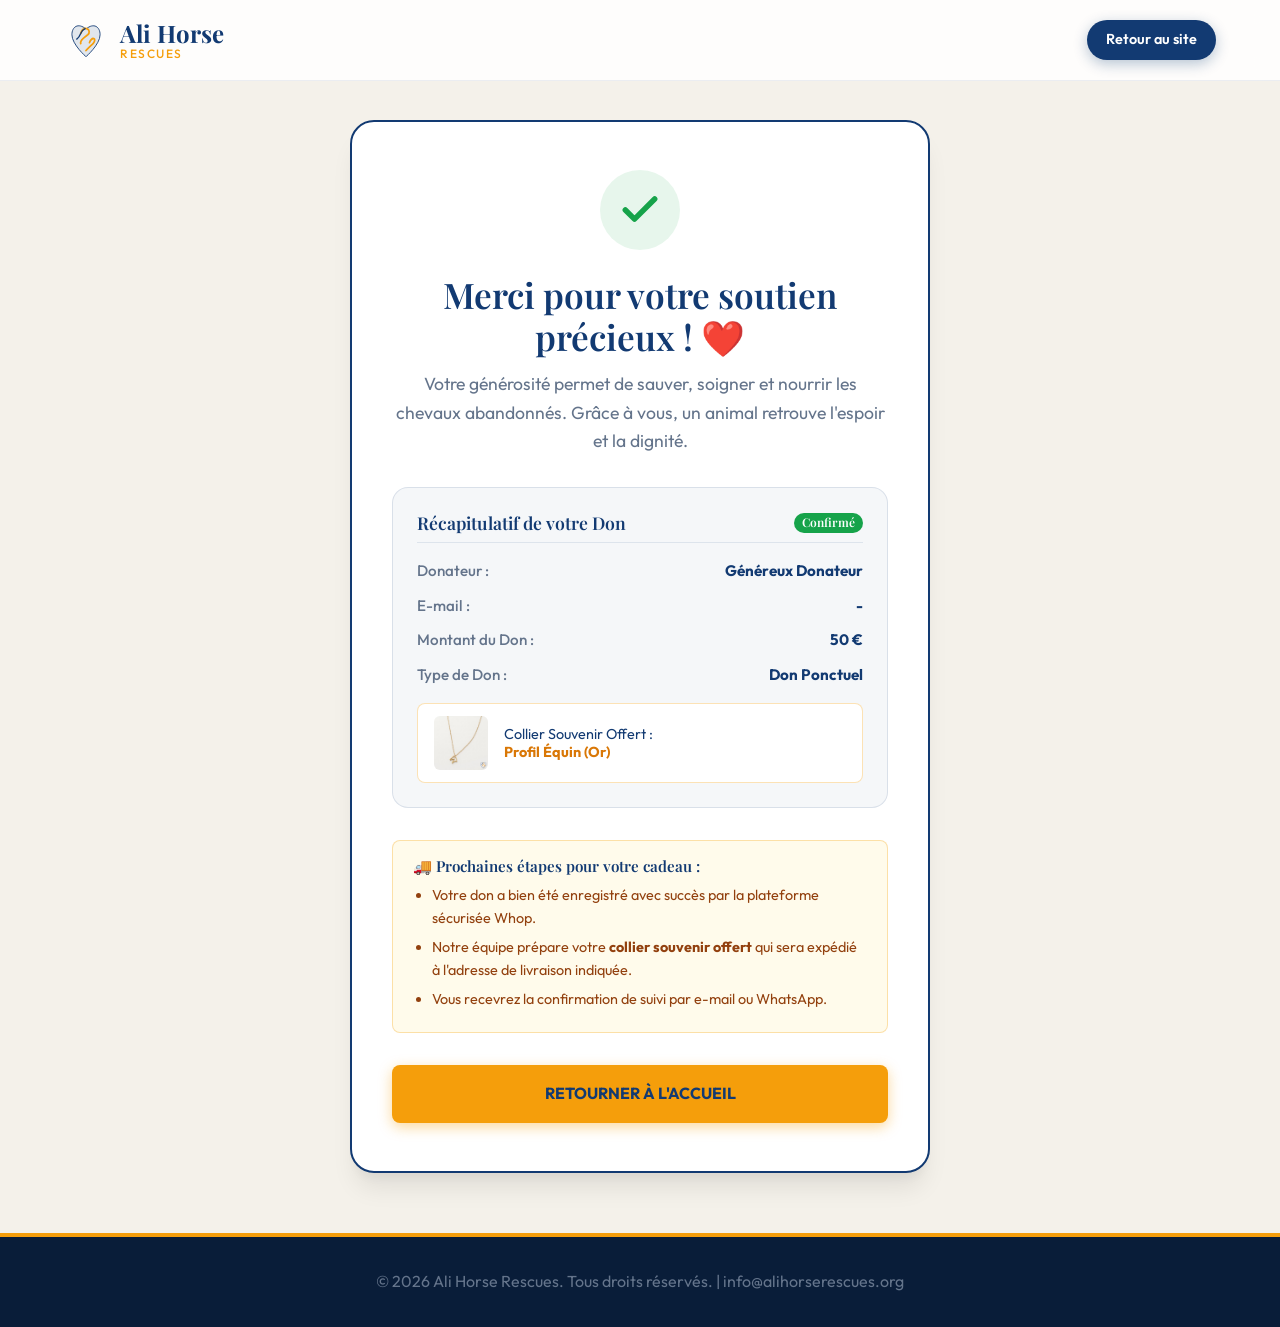
==== commit 5a4cc589: "Remove secondary action button from obrigado.html" ====
--- a/obrigado.html
+++ b/obrigado.html
@@ -263,12 +263,9 @@
                 </ul>
             </div>
 
-            <div style="display: flex; gap: 1rem; flex-wrap: wrap;">
-                <a href="index.html" class="btn btn-primary" style="flex: 1; min-width: 200px; padding: 1rem; text-transform: uppercase;">
+            <div style="margin-top: 1rem;">
+                <a href="index.html" class="btn btn-primary" style="width: 100%; border-radius: 8px; padding: 1rem; text-transform: uppercase; font-weight: 700;">
                     Retourner à l'accueil
-                </a>
-                <a href="https://instagram.com" target="_blank" class="btn btn-dark" style="flex: 1; min-width: 200px; padding: 1rem;">
-                    Suivre les resgatés 📸
                 </a>
             </div>
         </div>
